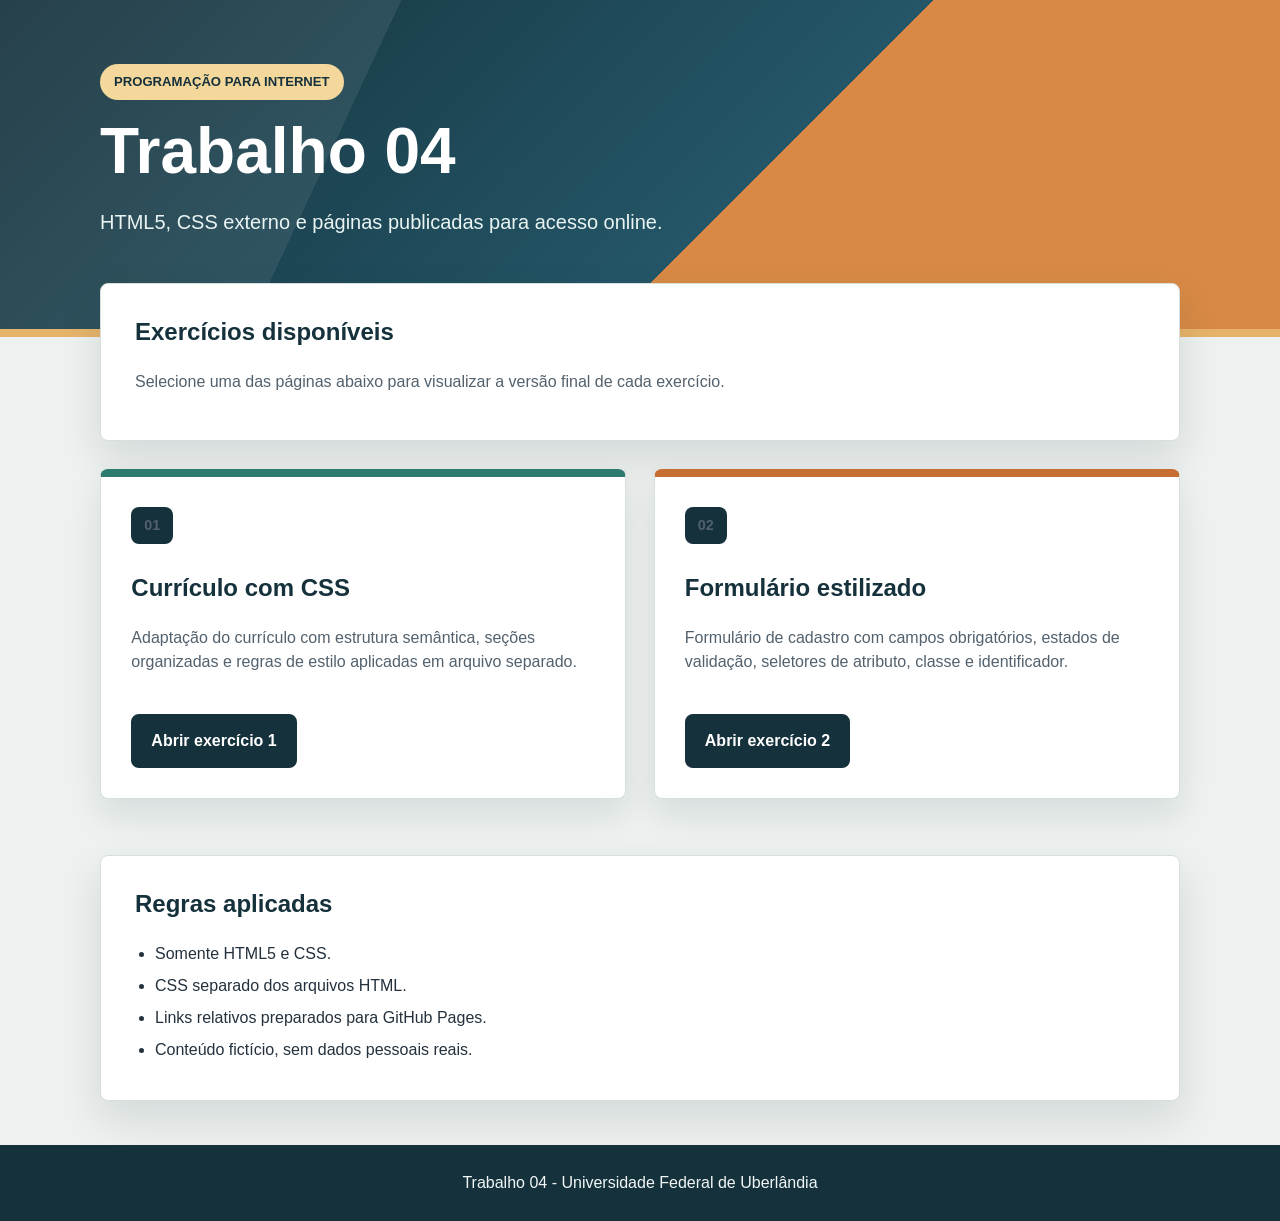
==== index.html @ c7cfc675 "Add trabalho 4 site" ====
<!DOCTYPE html>
<html lang="pt-BR">
<head>
    <meta charset="UTF-8">
    <meta name="viewport" content="width=device-width, initial-scale=1.0">
    <meta name="description" content="Portal do Trabalho 04 de Programação para Internet, com links para os dois exercícios.">
    <title>Trabalho 04 - HTML e CSS</title>
    <link rel="stylesheet" href="css/style.css">
</head>
<body>
    <header class="hero">
        <div class="hero-content">
            <p class="eyebrow">Programação para Internet</p>
            <h1>Trabalho 04</h1>
            <p class="lead">HTML5, CSS externo e páginas publicadas para acesso online.</p>
        </div>
    </header>

    <main class="page">
        <section class="intro" aria-labelledby="titulo-exercicios">
            <h2 id="titulo-exercicios">Exercícios disponíveis</h2>
            <p>Selecione uma das páginas abaixo para visualizar a versão final de cada exercício.</p>
        </section>

        <section class="exercise-list" aria-label="Lista de exercícios">
            <article class="exercise-card exercise-one">
                <p class="card-number">01</p>
                <h2>Currículo com CSS</h2>
                <p>Adaptação do currículo com estrutura semântica, seções organizadas e regras de estilo aplicadas em arquivo separado.</p>
                <a class="button" href="ex1/">Abrir exercício 1</a>
            </article>

            <article class="exercise-card exercise-two">
                <p class="card-number">02</p>
                <h2>Formulário estilizado</h2>
                <p>Formulário de cadastro com campos obrigatórios, estados de validação, seletores de atributo, classe e identificador.</p>
                <a class="button" href="ex2/">Abrir exercício 2</a>
            </article>
        </section>

        <section class="rules" aria-labelledby="titulo-regras">
            <h2 id="titulo-regras">Regras aplicadas</h2>
            <ul>
                <li>Somente HTML5 e CSS.</li>
                <li>CSS separado dos arquivos HTML.</li>
                <li>Links relativos preparados para GitHub Pages.</li>
                <li>Conteúdo fictício, sem dados pessoais reais.</li>
            </ul>
        </section>
    </main>

    <footer>
        <p>Trabalho 04 - Universidade Federal de Uberlândia</p>
    </footer>
</body>
</html>
---- css/style.css ----
* {
    box-sizing: border-box;
}

body {
    margin: 0;
    background: #edf1ef;
    color: #24313d;
    font-family: Helvetica, Arial, sans-serif;
    line-height: 1.5;
}

.hero {
    min-height: 330px;
    padding: 64px 0 92px;
    background-color: #15313b;
    background-image:
        linear-gradient(115deg, rgba(255, 255, 255, 0.08) 0, rgba(255, 255, 255, 0.08) 28%, transparent 28%),
        linear-gradient(135deg, #15313b 0%, #245667 58%, #d88945 58%, #d88945 100%);
    color: #fff;
    border-bottom: 8px solid #e6b36a;
}

.hero-content,
.page {
    width: 86%;
    max-width: 1080px;
    margin: 0 auto;
}

.eyebrow {
    display: inline-block;
    margin: 0 0 18px;
    padding: 8px 14px;
    color: #15313b;
    background: #f4d79b;
    border-radius: 999px;
    font-size: 0.82rem;
    font-weight: 700;
    text-transform: uppercase;
    letter-spacing: 0;
}

h1 {
    max-width: 720px;
    margin: 0;
    font-size: 4rem;
    line-height: 1.05;
}

.lead {
    max-width: 650px;
    margin: 22px 0 0;
    color: #eaf4f3;
    font-size: 1.25rem;
}

.page {
    margin-top: -54px;
    margin-bottom: 44px;
}

.intro,
.rules {
    padding: 30px 34px;
    background: #fff;
    border: 1px solid #d7dfdc;
    border-radius: 8px;
    box-shadow: 0 18px 42px rgba(21, 49, 59, 0.12);
}

.intro h2,
.rules h2,
.exercise-card h2 {
    margin-top: 0;
    color: #15313b;
}

.intro p,
.rules p,
.exercise-card p {
    color: #52616d;
}

.exercise-list {
    margin: 28px -1.25% 30px;
    font-size: 0;
}

.exercise-card {
    display: inline-block;
    width: 47.5%;
    min-height: 320px;
    margin: 0 1.25% 26px;
    padding: 30px;
    vertical-align: top;
    background: #fff;
    border: 1px solid #d7dfdc;
    border-radius: 8px;
    box-shadow: 0 16px 34px rgba(21, 49, 59, 0.10);
    font-size: 1rem;
}

.exercise-one {
    border-top: 8px solid #2d7a6f;
}

.exercise-two {
    border-top: 8px solid #c76e32;
}

.card-number {
    display: inline-block;
    margin: 0 0 26px;
    padding: 8px 13px;
    color: #fff;
    background: #15313b;
    border-radius: 8px;
    font-size: 0.9rem;
    font-weight: 700;
}

.button {
    display: inline-block;
    margin-top: 24px;
    padding: 13px 18px;
    color: #fff;
    background: #15313b;
    border: 2px solid #15313b;
    border-radius: 8px;
    font-weight: 700;
    text-decoration: none;
}

.button:hover,
.button:focus {
    color: #15313b;
    background: #f4d79b;
    border-color: #d88945;
}

.rules ul {
    margin: 0;
    padding-left: 20px;
}

.rules li {
    margin: 8px 0;
}

footer {
    padding: 26px 8%;
    color: #f1f7f6;
    background: #15313b;
    text-align: center;
}

footer p {
    margin: 0;
}

@media (max-width: 760px) {
    .hero {
        min-height: 280px;
        padding-top: 44px;
    }

    h1 {
        font-size: 2.7rem;
    }

    .lead {
        font-size: 1.05rem;
    }

    .page,
    .hero-content {
        width: 92%;
    }

    .intro,
    .rules,
    .exercise-card {
        padding: 24px;
    }

    .exercise-list {
        margin-right: 0;
        margin-left: 0;
    }

    .exercise-card {
        display: block;
        width: 100%;
        min-height: 0;
        margin-right: 0;
        margin-left: 0;
    }
}
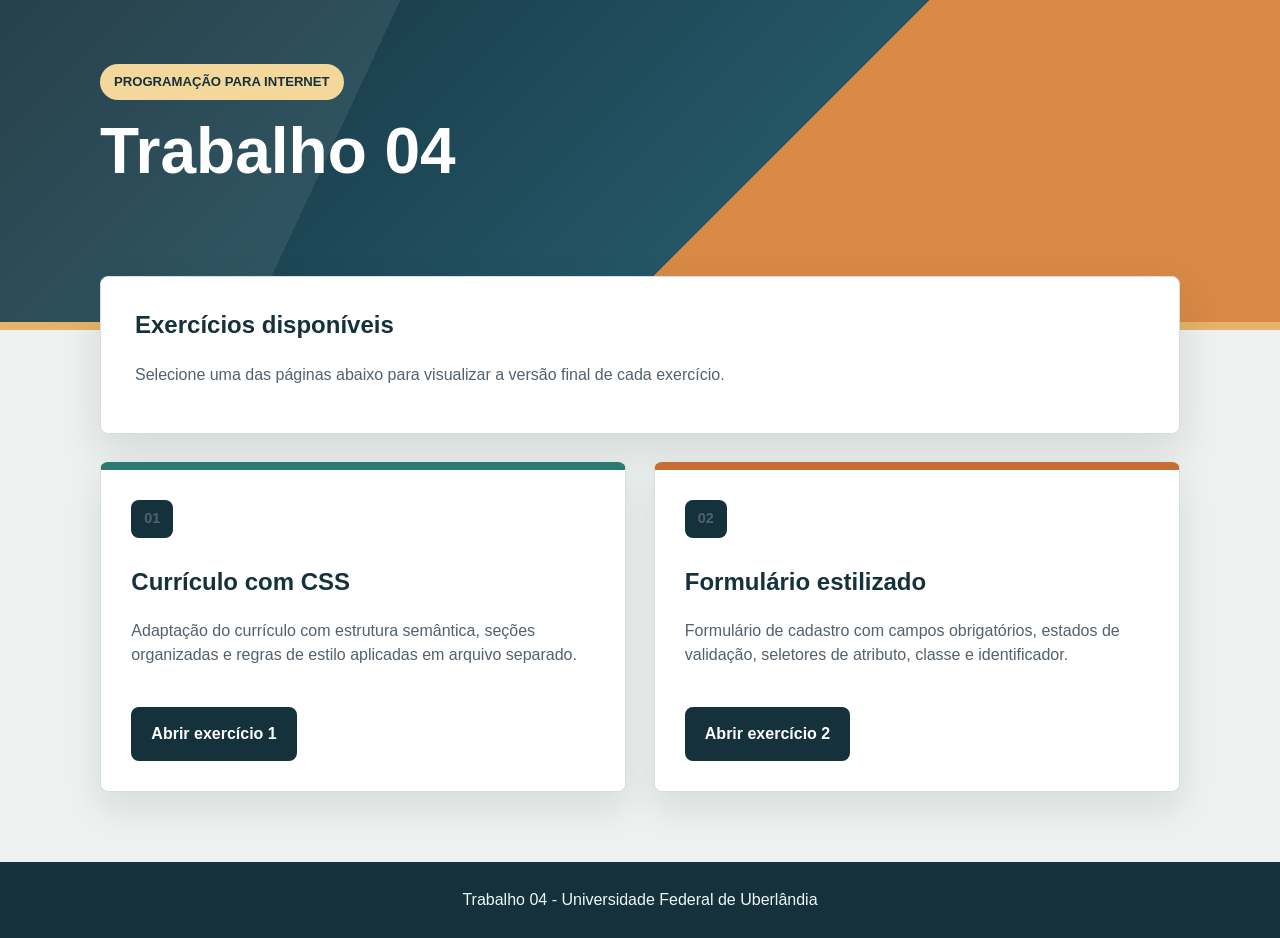
==== commit c1fbc2cd: "Update trabalho 4 homepage" ====
--- a/index.html
+++ b/index.html
@@ -12,8 +12,7 @@
         <div class="hero-content">
             <p class="eyebrow">Programação para Internet</p>
             <h1>Trabalho 04</h1>
-            <p class="lead">HTML5, CSS externo e páginas publicadas para acesso online.</p>
-        </div>
+            </div>
     </header>
 
     <main class="page">
@@ -38,15 +37,6 @@
             </article>
         </section>
 
-        <section class="rules" aria-labelledby="titulo-regras">
-            <h2 id="titulo-regras">Regras aplicadas</h2>
-            <ul>
-                <li>Somente HTML5 e CSS.</li>
-                <li>CSS separado dos arquivos HTML.</li>
-                <li>Links relativos preparados para GitHub Pages.</li>
-                <li>Conteúdo fictício, sem dados pessoais reais.</li>
-            </ul>
-        </section>
     </main>
 
     <footer>
